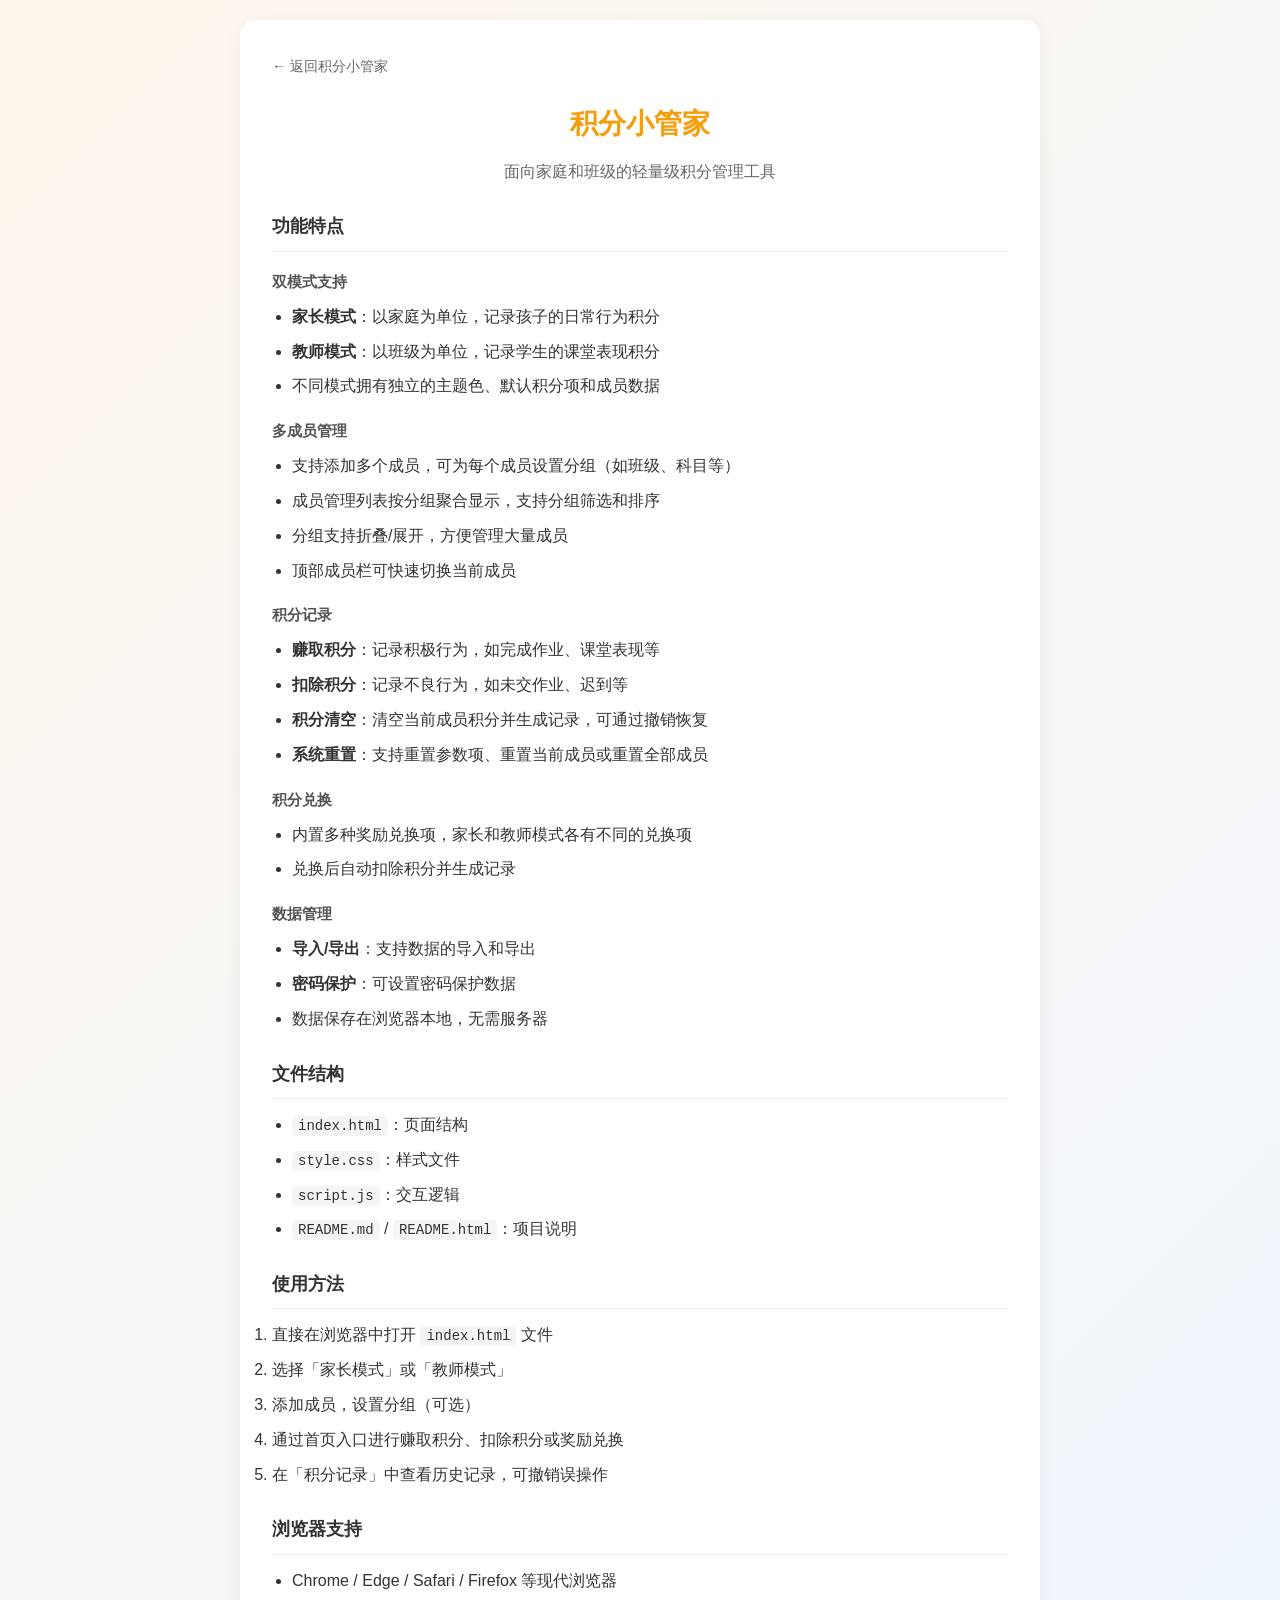
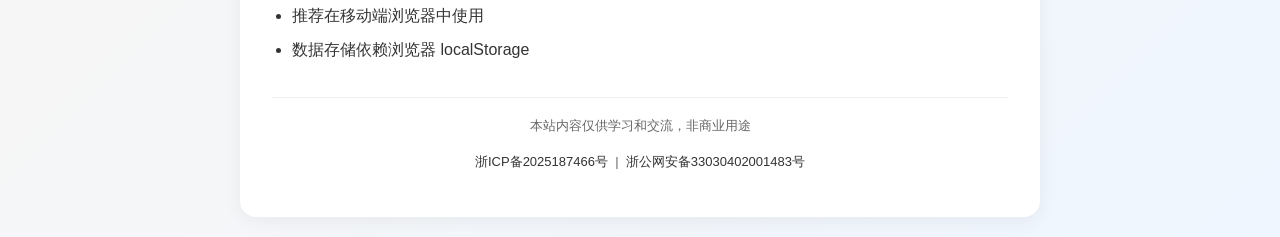
==== README.html @ 35600f09 "Add files via upload" ====
<!DOCTYPE html>
<html lang="zh-CN">
<head>
    <meta charset="UTF-8">
    <meta name="viewport" content="width=device-width, initial-scale=1.0">
    <title>积分小管家 - 说明</title>
    <style>
        * { box-sizing: border-box; margin: 0; padding: 0; }
        body {
            font-family: -apple-system, BlinkMacSystemFont, 'Segoe UI', Roboto, 'Helvetica Neue', Arial, sans-serif;
            line-height: 1.8;
            color: #333;
            background: linear-gradient(135deg, #fff7ed 0%, #eff6ff 100%);
            min-height: 100vh;
            padding: 20px;
        }
        .container {
            max-width: 800px;
            margin: 0 auto;
            background: #fff;
            border-radius: 16px;
            padding: 32px;
            box-shadow: 0 4px 20px rgba(0,0,0,0.06);
        }
        h1 { font-size: 28px; color: #f59e0b; margin-bottom: 8px; text-align: center; }
        h2 { font-size: 18px; color: #333; margin-top: 24px; margin-bottom: 12px; padding-bottom: 8px; border-bottom: 1px solid #f0f0f0; }
        h3 { font-size: 15px; color: #555; margin-top: 16px; margin-bottom: 8px; }
        p { margin-bottom: 12px; }
        ul { margin-left: 20px; margin-bottom: 12px; }
        li { margin-bottom: 6px; }
        code {
            background: #f5f5f5;
            padding: 2px 6px;
            border-radius: 4px;
            font-family: 'Courier New', monospace;
            font-size: 14px;
        }
        .back-link {
            display: inline-block;
            margin-bottom: 20px;
            color: #666;
            text-decoration: none;
            font-size: 14px;
        }
        .back-link:hover { color: #f59e0b; }
        .beian {
            margin-top: 32px;
            padding-top: 16px;
            border-top: 1px solid #f0f0f0;
            text-align: center;
            font-size: 13px;
            color: #666;
        }
        .beian a { color: #333; text-decoration: none; }
        .beian a:hover { color: #f59e0b; }
        @media (max-width: 480px) {
            .container { padding: 24px 18px; }
            h1 { font-size: 24px; }
        }
    </style>
</head>
<body>
    <div class="container">
        <a href="index.html" class="back-link">← 返回积分小管家</a>
        <h1>积分小管家</h1>
        <p style="text-align:center;color:#666;margin-bottom:24px;">面向家庭和班级的轻量级积分管理工具</p>
        <h2>功能特点</h2>
        <h3>双模式支持</h3>
        <ul>
            <li><strong>家长模式</strong>：以家庭为单位，记录孩子的日常行为积分</li>
            <li><strong>教师模式</strong>：以班级为单位，记录学生的课堂表现积分</li>
            <li>不同模式拥有独立的主题色、默认积分项和成员数据</li>
        </ul>
        <h3>多成员管理</h3>
        <ul>
            <li>支持添加多个成员，可为每个成员设置分组（如班级、科目等）</li>
            <li>成员管理列表按分组聚合显示，支持分组筛选和排序</li>
            <li>分组支持折叠/展开，方便管理大量成员</li>
            <li>顶部成员栏可快速切换当前成员</li>
        </ul>
        <h3>积分记录</h3>
        <ul>
            <li><strong>赚取积分</strong>：记录积极行为，如完成作业、课堂表现等</li>
            <li><strong>扣除积分</strong>：记录不良行为，如未交作业、迟到等</li>
            <li><strong>积分清空</strong>：清空当前成员积分并生成记录，可通过撤销恢复</li>
            <li><strong>系统重置</strong>：支持重置参数项、重置当前成员或重置全部成员</li>
        </ul>
        <h3>积分兑换</h3>
        <ul>
            <li>内置多种奖励兑换项，家长和教师模式各有不同的兑换项</li>
            <li>兑换后自动扣除积分并生成记录</li>
        </ul>
        <h3>数据管理</h3>
        <ul>
            <li><strong>导入/导出</strong>：支持数据的导入和导出</li>
            <li><strong>密码保护</strong>：可设置密码保护数据</li>
            <li>数据保存在浏览器本地，无需服务器</li>
        </ul>
        <h2>文件结构</h2>
        <ul>
            <li><code>index.html</code>：页面结构</li>
            <li><code>style.css</code>：样式文件</li>
            <li><code>script.js</code>：交互逻辑</li>
            <li><code>README.md</code> / <code>README.html</code>：项目说明</li>
        </ul>
        <h2>使用方法</h2>
        <ol>
            <li>直接在浏览器中打开 <code>index.html</code> 文件</li>
            <li>选择「家长模式」或「教师模式」</li>
            <li>添加成员，设置分组（可选）</li>
            <li>通过首页入口进行赚取积分、扣除积分或奖励兑换</li>
            <li>在「积分记录」中查看历史记录，可撤销误操作</li>
        </ol>
        <h2>浏览器支持</h2>
        <ul>
            <li>Chrome / Edge / Safari / Firefox 等现代浏览器</li>
            <li>推荐在移动端浏览器中使用</li>
            <li>数据存储依赖浏览器 localStorage</li>
        </ul>
        <div class="beian">
            <p>本站内容仅供学习和交流，非商业用途</p>
            <p>
                <a href="https://beian.miit.gov.cn/" target="_blank" rel="noopener noreferrer">浙ICP备2025187466号</a>
                &nbsp;|&nbsp;
                <a href="https://www.beian.gov.cn/portal/registerSystemInfo?recordcode=33030402001483" target="_blank" rel="noopener noreferrer">浙公网安备33030402001483号</a>
            </p>
        </div>
    </div>
</body>
</html>
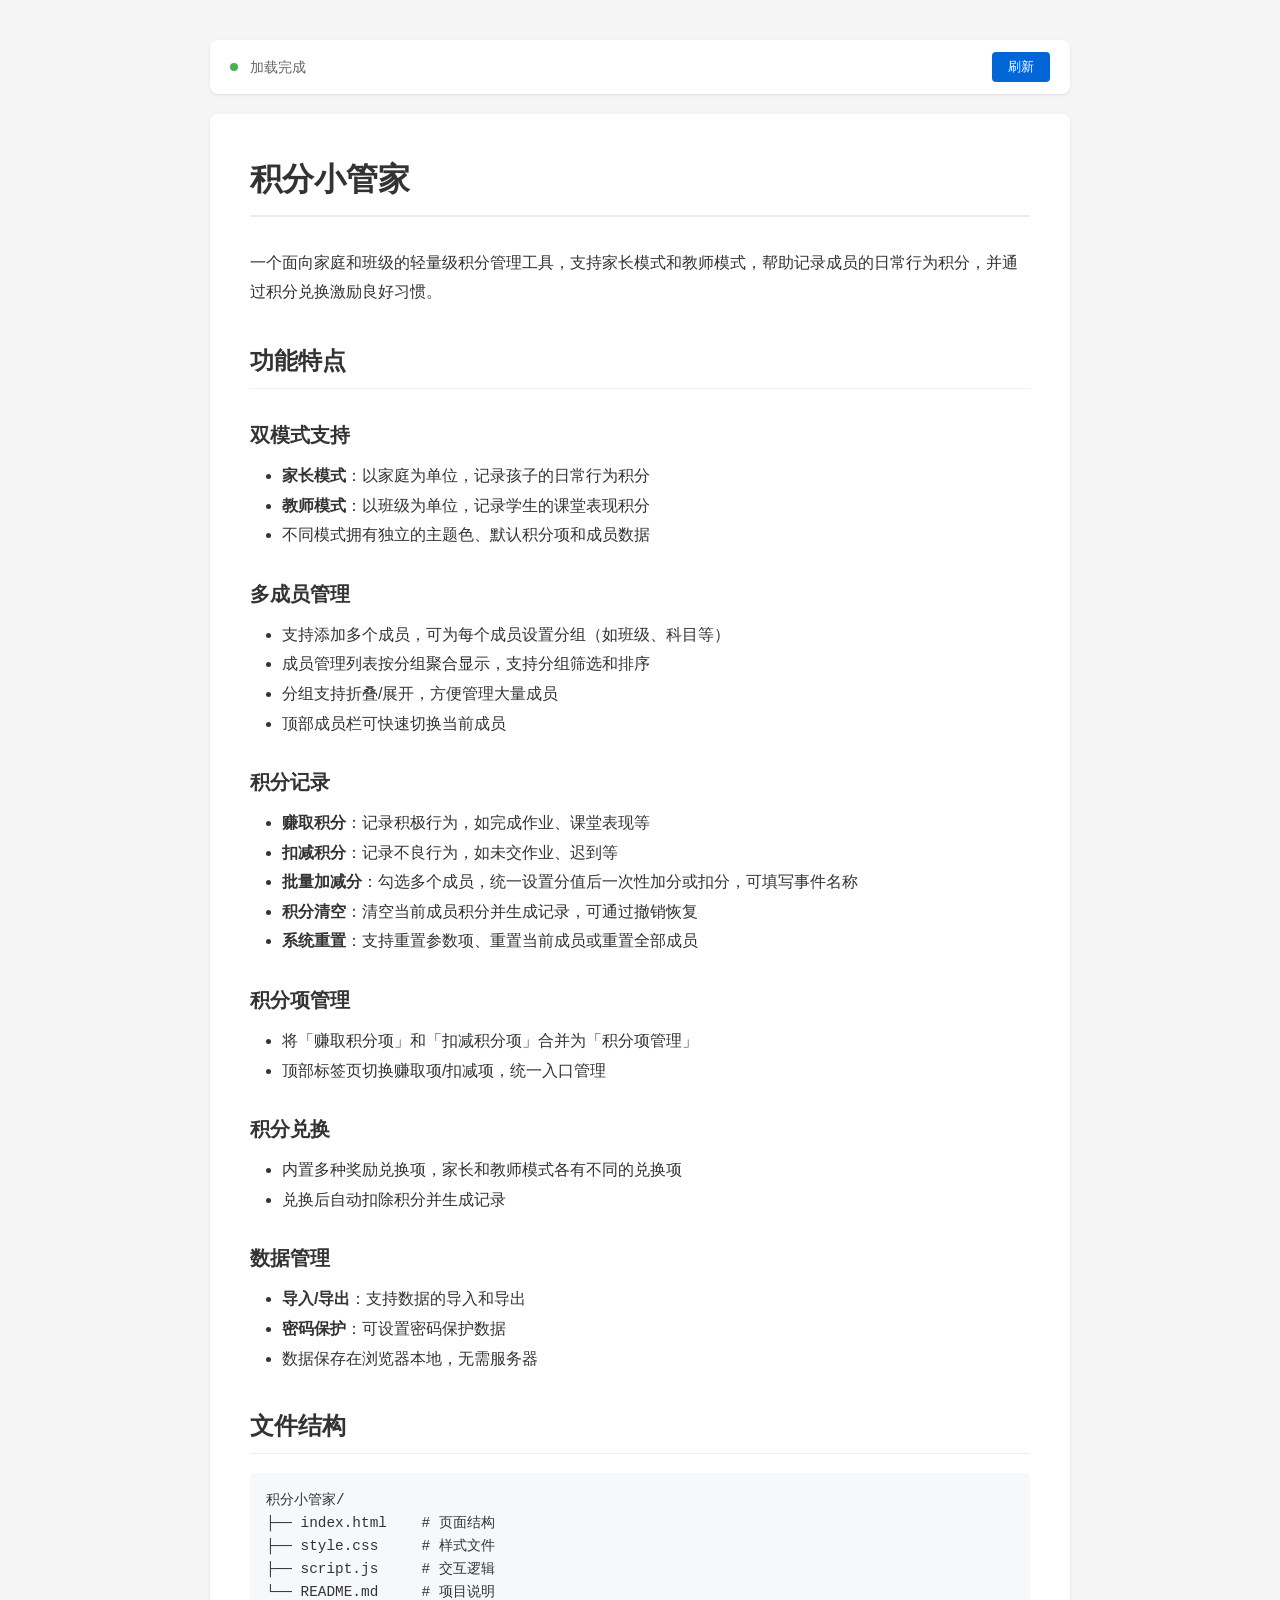
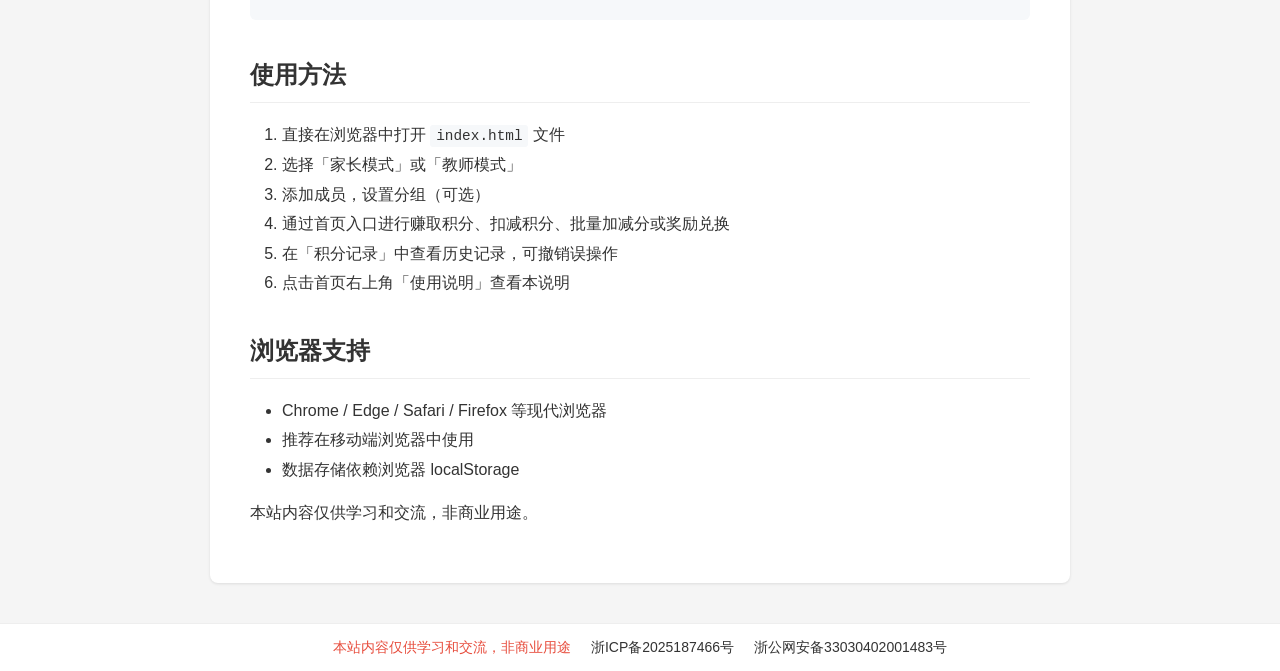
==== commit ce96bf47: "Add files via upload" ====
--- a/README.html
+++ b/README.html
@@ -3,128 +3,313 @@
 <head>
     <meta charset="UTF-8">
     <meta name="viewport" content="width=device-width, initial-scale=1.0">
-    <title>积分小管家 - 说明</title>
+    <title>README 预览</title>
+    <script src="marked.min.js"></script>
     <style>
-        * { box-sizing: border-box; margin: 0; padding: 0; }
+        * {
+            margin: 0;
+            padding: 0;
+            box-sizing: border-box;
+        }
+
         body {
-            font-family: -apple-system, BlinkMacSystemFont, 'Segoe UI', Roboto, 'Helvetica Neue', Arial, sans-serif;
+            font-family: -apple-system, BlinkMacSystemFont, "Segoe UI", Roboto, "Helvetica Neue", Arial, sans-serif;
+            line-height: 1.6;
+            color: #333;
+            background: #f5f5f5;
+        }
+
+        .container {
+            max-width: 900px;
+            margin: 40px auto;
+            padding: 0 20px;
+        }
+
+        .status-bar {
+            background: #fff;
+            padding: 12px 20px;
+            border-radius: 8px;
+            margin-bottom: 20px;
+            box-shadow: 0 1px 3px rgba(0,0,0,0.1);
+            display: flex;
+            align-items: center;
+            gap: 12px;
+            font-size: 14px;
+            color: #666;
+        }
+
+        .refresh-btn {
+            margin-left: auto;
+            padding: 6px 16px;
+            background: #0366d6;
+            color: #fff;
+            border: none;
+            border-radius: 4px;
+            cursor: pointer;
+            font-size: 13px;
+            transition: background 0.2s;
+        }
+
+        .refresh-btn:hover {
+            background: #0256c7;
+        }
+
+        .refresh-btn:active {
+            background: #024494;
+        }
+
+        .refresh-btn:disabled {
+            background: #ccc;
+            cursor: not-allowed;
+        }
+
+        .status-indicator {
+            width: 8px;
+            height: 8px;
+            border-radius: 50%;
+            background: #ccc;
+            transition: background 0.3s;
+        }
+
+        .status-indicator.active {
+            background: #4caf50;
+        }
+
+        .status-indicator.loading {
+            background: #ff9800;
+            animation: pulse 1.5s infinite;
+        }
+
+        .status-indicator.error {
+            background: #f44336;
+        }
+
+        @keyframes pulse {
+            0% { opacity: 1; }
+            50% { opacity: 0.5; }
+            100% { opacity: 1; }
+        }
+
+        .content {
+            background: #fff;
+            padding: 40px;
+            border-radius: 8px;
+            box-shadow: 0 1px 3px rgba(0,0,0,0.1);
+            min-height: 400px;
+        }
+
+        .content.loading {
+            display: flex;
+            align-items: center;
+            justify-content: center;
+            color: #999;
+        }
+
+        .content.error {
+            text-align: center;
+            color: #666;
+        }
+
+        .content.error h2 {
+            color: #f44336;
+            margin-bottom: 10px;
+        }
+
+        /* Markdown 样式 */
+        .markdown-content h1 {
+            border-bottom: 2px solid #eee;
+            padding-bottom: 0.3em;
+            margin: 0 0 1em;
+            font-size: 2em;
+        }
+
+        .markdown-content h2 {
+            border-bottom: 1px solid #eee;
+            padding-bottom: 0.3em;
+            margin: 1.5em 0 0.8em;
+            font-size: 1.5em;
+        }
+
+        .markdown-content h3 {
+            margin: 1.5em 0 0.6em;
+            font-size: 1.25em;
+        }
+
+        .markdown-content p {
+            margin: 0 0 1em;
             line-height: 1.8;
-            color: #333;
-            background: linear-gradient(135deg, #fff7ed 0%, #eff6ff 100%);
-            min-height: 100vh;
-            padding: 20px;
-        }
-        .container {
-            max-width: 800px;
-            margin: 0 auto;
-            background: #fff;
-            border-radius: 16px;
-            padding: 32px;
-            box-shadow: 0 4px 20px rgba(0,0,0,0.06);
-        }
-        h1 { font-size: 28px; color: #f59e0b; margin-bottom: 8px; text-align: center; }
-        h2 { font-size: 18px; color: #333; margin-top: 24px; margin-bottom: 12px; padding-bottom: 8px; border-bottom: 1px solid #f0f0f0; }
-        h3 { font-size: 15px; color: #555; margin-top: 16px; margin-bottom: 8px; }
-        p { margin-bottom: 12px; }
-        ul { margin-left: 20px; margin-bottom: 12px; }
-        li { margin-bottom: 6px; }
-        code {
-            background: #f5f5f5;
-            padding: 2px 6px;
-            border-radius: 4px;
-            font-family: 'Courier New', monospace;
-            font-size: 14px;
-        }
-        .back-link {
-            display: inline-block;
-            margin-bottom: 20px;
+        }
+
+        .markdown-content a {
+            color: #0366d6;
+            text-decoration: none;
+        }
+
+        .markdown-content a:hover {
+            text-decoration: underline;
+        }
+
+        .markdown-content code {
+            background: #f6f8fa;
+            padding: 0.2em 0.4em;
+            border-radius: 3px;
+            font-family: "SFMono-Regular", Consolas, "Liberation Mono", Menlo, monospace;
+            font-size: 0.9em;
+        }
+
+        .markdown-content pre {
+            background: #f6f8fa;
+            padding: 16px;
+            border-radius: 6px;
+            overflow: auto;
+            margin: 0 0 1em;
+        }
+
+        .markdown-content pre code {
+            background: none;
+            padding: 0;
+        }
+
+        .markdown-content ul, .markdown-content ol {
+            margin: 0 0 1em;
+            padding-left: 2em;
+        }
+
+        .markdown-content li {
+            margin: 0.25em 0;
+        }
+
+        .markdown-content blockquote {
+            border-left: 4px solid #ddd;
+            padding-left: 16px;
+            margin: 0 0 1em;
             color: #666;
-            text-decoration: none;
-            font-size: 14px;
-        }
-        .back-link:hover { color: #f59e0b; }
-        .beian {
-            margin-top: 32px;
-            padding-top: 16px;
-            border-top: 1px solid #f0f0f0;
-            text-align: center;
-            font-size: 13px;
-            color: #666;
-        }
-        .beian a { color: #333; text-decoration: none; }
-        .beian a:hover { color: #f59e0b; }
-        @media (max-width: 480px) {
-            .container { padding: 24px 18px; }
-            h1 { font-size: 24px; }
+        }
+
+        .markdown-content table {
+            width: 100%;
+            border-collapse: collapse;
+            margin: 0 0 1em;
+        }
+
+        .markdown-content th, .markdown-content td {
+            border: 1px solid #ddd;
+            padding: 8px 12px;
+            text-align: left;
+        }
+
+        .markdown-content th {
+            background: #f6f8fa;
+        }
+
+        .markdown-content img {
+            max-width: 100%;
+            height: auto;
+        }
+
+        .markdown-content hr {
+            border: none;
+            border-top: 1px solid #ddd;
+            margin: 2em 0;
         }
     </style>
 </head>
 <body>
     <div class="container">
-        <a href="index.html" class="back-link">← 返回积分小管家</a>
-        <h1>积分小管家</h1>
-        <p style="text-align:center;color:#666;margin-bottom:24px;">面向家庭和班级的轻量级积分管理工具</p>
-        <h2>功能特点</h2>
-        <h3>双模式支持</h3>
-        <ul>
-            <li><strong>家长模式</strong>：以家庭为单位，记录孩子的日常行为积分</li>
-            <li><strong>教师模式</strong>：以班级为单位，记录学生的课堂表现积分</li>
-            <li>不同模式拥有独立的主题色、默认积分项和成员数据</li>
-        </ul>
-        <h3>多成员管理</h3>
-        <ul>
-            <li>支持添加多个成员，可为每个成员设置分组（如班级、科目等）</li>
-            <li>成员管理列表按分组聚合显示，支持分组筛选和排序</li>
-            <li>分组支持折叠/展开，方便管理大量成员</li>
-            <li>顶部成员栏可快速切换当前成员</li>
-        </ul>
-        <h3>积分记录</h3>
-        <ul>
-            <li><strong>赚取积分</strong>：记录积极行为，如完成作业、课堂表现等</li>
-            <li><strong>扣除积分</strong>：记录不良行为，如未交作业、迟到等</li>
-            <li><strong>积分清空</strong>：清空当前成员积分并生成记录，可通过撤销恢复</li>
-            <li><strong>系统重置</strong>：支持重置参数项、重置当前成员或重置全部成员</li>
-        </ul>
-        <h3>积分兑换</h3>
-        <ul>
-            <li>内置多种奖励兑换项，家长和教师模式各有不同的兑换项</li>
-            <li>兑换后自动扣除积分并生成记录</li>
-        </ul>
-        <h3>数据管理</h3>
-        <ul>
-            <li><strong>导入/导出</strong>：支持数据的导入和导出</li>
-            <li><strong>密码保护</strong>：可设置密码保护数据</li>
-            <li>数据保存在浏览器本地，无需服务器</li>
-        </ul>
-        <h2>文件结构</h2>
-        <ul>
-            <li><code>index.html</code>：页面结构</li>
-            <li><code>style.css</code>：样式文件</li>
-            <li><code>script.js</code>：交互逻辑</li>
-            <li><code>README.md</code> / <code>README.html</code>：项目说明</li>
-        </ul>
-        <h2>使用方法</h2>
-        <ol>
-            <li>直接在浏览器中打开 <code>index.html</code> 文件</li>
-            <li>选择「家长模式」或「教师模式」</li>
-            <li>添加成员，设置分组（可选）</li>
-            <li>通过首页入口进行赚取积分、扣除积分或奖励兑换</li>
-            <li>在「积分记录」中查看历史记录，可撤销误操作</li>
-        </ol>
-        <h2>浏览器支持</h2>
-        <ul>
-            <li>Chrome / Edge / Safari / Firefox 等现代浏览器</li>
-            <li>推荐在移动端浏览器中使用</li>
-            <li>数据存储依赖浏览器 localStorage</li>
-        </ul>
-        <div class="beian">
-            <p>本站内容仅供学习和交流，非商业用途</p>
-            <p>
-                <a href="https://beian.miit.gov.cn/" target="_blank" rel="noopener noreferrer">浙ICP备2025187466号</a>
-                &nbsp;|&nbsp;
-                <a href="https://www.beian.gov.cn/portal/registerSystemInfo?recordcode=33030402001483" target="_blank" rel="noopener noreferrer">浙公网安备33030402001483号</a>
-            </p>
+        <div class="status-bar">
+            <div class="status-indicator" id="statusIndicator"></div>
+            <span id="statusText">正在加载 README.md...</span>
+            <button class="refresh-btn" id="refreshBtn" onclick="loadReadme()">刷新</button>
+        </div>
+        <div class="content loading" id="content">
+            加载中...
         </div>
     </div>
+
+    <script>
+        let lastContent = '';
+
+        async function loadReadme() {
+            try {
+                updateStatus('loading', '加载中...');
+                const response = await fetch('README.md');
+                
+                if (!response.ok) {
+                    throw new Error(`HTTP ${response.status}: ${response.statusText}`);
+                }
+
+                const text = await response.text();
+                
+                // 检查内容是否变化
+                if (text === lastContent) {
+                    updateStatus('active', '已是最新');
+                    return;
+                }
+                lastContent = text;
+
+                // 渲染 Markdown
+                const html = marked.parse(text);
+                
+                const contentEl = document.getElementById('content');
+                contentEl.className = 'content markdown-content';
+                contentEl.innerHTML = html;
+
+                updateStatus('active', '加载完成');
+
+            } catch (error) {
+                console.error('加载失败:', error);
+                
+                const contentEl = document.getElementById('content');
+                contentEl.className = 'content error';
+                contentEl.innerHTML = `
+                    <h2>无法加载 README.md</h2>
+                    <p>请确保 README.md 文件与 README.html 在同一目录下</p>
+                    <p style="color: #999; font-size: 12px; margin-top: 20px;">${error.message}</p>
+                `;
+
+                updateStatus('error', '加载失败');
+            }
+        }
+
+        function updateStatus(type, text) {
+            const indicator = document.getElementById('statusIndicator');
+            const statusText = document.getElementById('statusText');
+            
+            indicator.className = 'status-indicator ' + type;
+            statusText.textContent = text;
+        }
+
+        // 初始加载
+        loadReadme();
+    </script>
+    <style>
+      .beian-bar{width:100%;background:#fff;padding:12px 0;text-align:center;font-size:14px;line-height:1.6;border-top:1px solid #eee}
+      .beian-pc{display:flex;justify-content:center;align-items:center;gap:20px}
+      .beian-disclaimer{color:#e74c3c;white-space:nowrap}
+      .beian-icp{color:#333;text-decoration:none;white-space:nowrap}
+      .beian-gongan{display:inline-flex;align-items:center;gap:6px;color:#333;text-decoration:none;white-space:nowrap}
+      .beian-gongan img{width:16px;height:16px}
+      @media(max-width:768px){.beian-pc{display:none}.beian-mobile{display:flex;flex-direction:column;align-items:center;gap:6px}.beian-mobile a,.beian-mobile span{display:block;line-height:1.8}}
+      @media(min-width:769px){.beian-mobile{display:none}}
+    </style>
+    <div class="beian-bar">
+      <div class="beian-pc">
+        <span class="beian-disclaimer">本站内容仅供学习和交流，非商业用途</span>
+        <a href="https://beian.miit.gov.cn/" target="_blank" rel="noopener noreferrer" class="beian-icp">浙ICP备2025187466号</a>
+        <a href="https://www.beian.gov.cn/portal/registerSystemInfo?recordcode=33030402001483" target="_blank" rel="noopener noreferrer" class="beian-gongan">
+          <img src="https://www.937788.xyz/gonganbeian.png" alt="公安备案" onerror="this.style.display='none'">
+          浙公网安备33030402001483号
+        </a>
+      </div>
+      <div class="beian-mobile">
+        <span class="beian-disclaimer">本站内容仅供学习和交流，非商业用途</span>
+        <a href="https://beian.miit.gov.cn/" target="_blank" rel="noopener noreferrer" class="beian-icp">浙ICP备2025187466号</a>
+        <a href="https://www.beian.gov.cn/portal/registerSystemInfo?recordcode=33030402001483" target="_blank" rel="noopener noreferrer" class="beian-gongan">
+          <img src="https://www.937788.xyz/gonganbeian.png" alt="公安备案" onerror="this.style.display='none'">
+          浙公网安备33030402001483号
+        </a>
+      </div>
+    </div>
+
 </body>
-</html>+</html>
